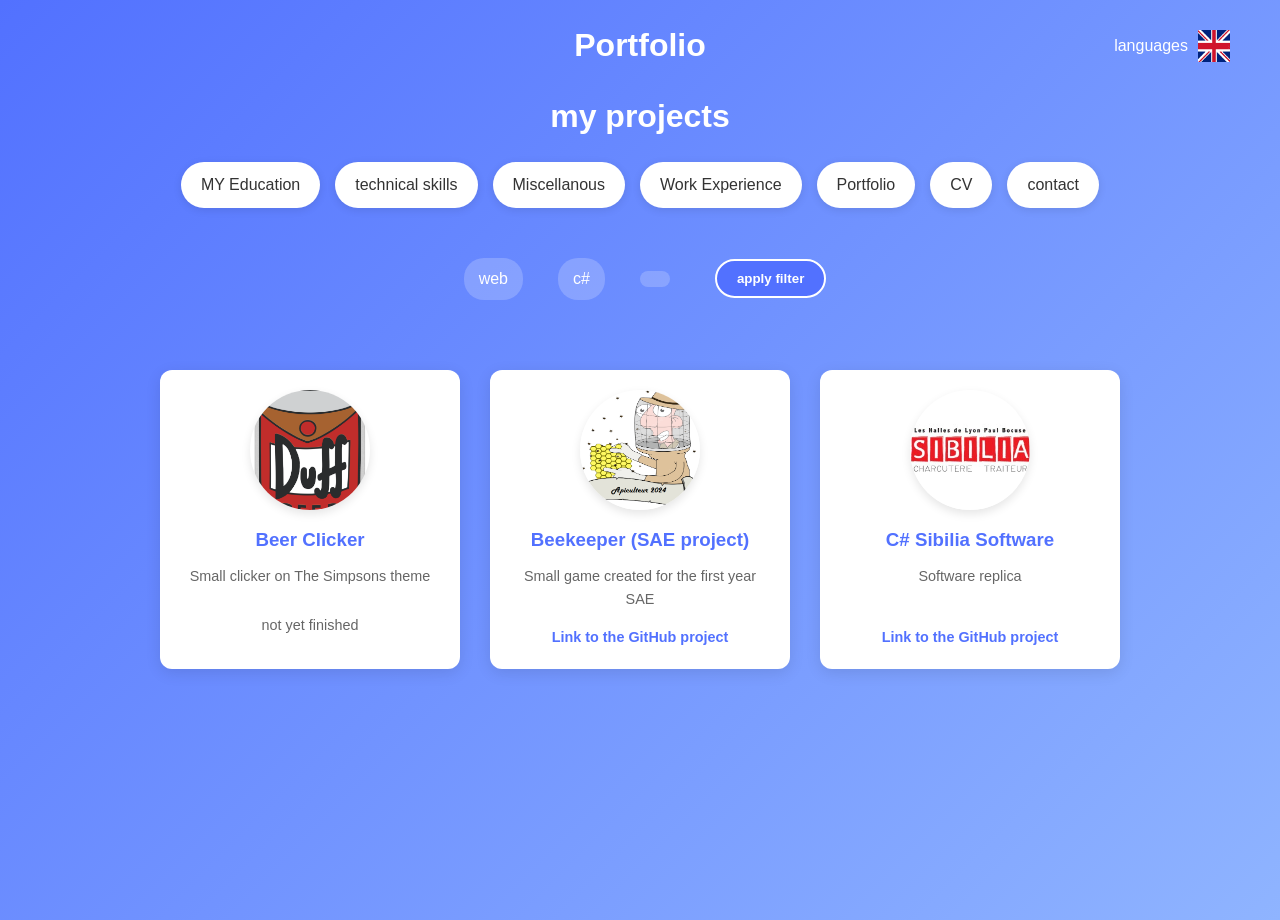
==== html/portfolio.html @ fe815a47 "feat : Ajout des fichiers de mon portfolio" ====
<!DOCTYPE html>
<html lang="en">
<head>
    <meta charset="UTF-8">
    <meta name="viewport" content="width=device-width, initial-scale=1.0">
    <title>Portfolio</title>
    <link rel="stylesheet" type="text/css" href="../css/style.css">
    <link rel="icon"  href="">
</head>

<body>
    <header>
        <h1 class="haederprojetPage">Portfolio</h1>
        <h1 class="haederprojetPage">my projects</h1>
    </header>
    
    <nav>
        <p><a href="mainPage.html#divEducation" id="education">MY Education</a></p>
        <p><a href="mainPage.html#divTechSkills" id="skills">technical skills</a></p>
        <p><a href="mainPage.html#Miscellanous2" id="Miscellanous">Miscellanous</a></p>
        <p><a href="mainPage.html#Experience2" id="Experience">Work Experience</a></p>
        <p><a href="portfolio.html" id="Portfolio">Portfolio</a></p>
        <p><a href="../doc/CV.pdf" target="_blank" id="CV">CV</a></p>
        <p><a href="../html/contactPage.html" id="Contact">contact</a></p>
    </nav>

    <div id="divLangue">
        <p id="texteLangue">languages</p>
        <img id="imgLangue" src="../img/drpEN.png" alt="Langue">
    </div>

    <!-- CONTENEUR POUR LES FILTRES -->
    <div id="filter-section">
        <input id="test" type="checkbox">
        <label for="test">web</label>
        
        <input type="checkbox" id="checkboxC">
        <label for="checkboxC">c#</label>
        
        <input type="checkbox" id="myCheckbox">
        <label for="myCheckbox"></label>
        
        <button onclick="verifierCheckbox()" id="btnFiltre">apply filter</button>
    </div>
    
    <!-- CONTENEUR POUR LES PROJETS -->
    <div id="projects-container">
        <div class="php tous perso">
            <img src="../img/beer_clicker_button.png" alt="">
            <h3 id="h3BeerClicker">Beer Clicker</h3>
            <p id="pBeerClickerShort">Small clicker on The Simpsons theme</p>
            <a href=""></a>
            <p id="pBeerClickerStatus">not yet finished</p>
        </div>
        
        <div class="c tous sae">
            <img src="../img/appiculteur/imgmarqueApiculteur.png" alt="">
            <h3 id="h3Appiculteur">Beekeeper (SAE project)</h3>
            <p id="pAppiculteurShort">Small game created for the first year SAE</p>
            <a href="https://github.com/gregoryyyyyyy/DEPOT-SAE-101-LE-VRAI" id="aAppiculteurLink" target="_blank">Link to the GitHub project</a>
        </div>
        
        <div class="c tous sae">
            <img src="../img/sibiliaLogo.jpg" alt="">
            <h3 id="h3Sibilia">C# Sibilia Software</h3>
            <p id="pSibiliaShort">Software replica</p>
            <a href="https://github.com/yanis381/SAE201" id="aSibiliaLink" target="_blank">Link to the GitHub project</a>
        </div>
    </div>

    <script src="../js/main2.js" defer></script>
</body>
</html>
---- css/style.css ----
/* --- RESET ET VARIABLES --- */
:root {
    --primary-color: #5271ff;
    --secondary-color: #8fb4ff;
    --bg-gradient: linear-gradient(135deg, var(--primary-color), var(--secondary-color));
    --text-color-dark: #333;
    --text-color-light: #666;
    --white: #ffffff;
    --shadow-soft: 0 4px 15px rgba(0, 0, 0, 0.1);
    --shadow-hover: 0 8px 25px rgba(0, 0, 0, 0.15);
    --border-radius: 12px;
    --transition-speed: 0.3s;
}

* {
    margin: 0;
    padding: 0;
    box-sizing: border-box; /* Important pour gérer les paddings et largeurs */
}

body {
    font-family: 'Segoe UI', Roboto, Helvetica, Arial, sans-serif;
    background: var(--bg-gradient);
    color: var(--white);
    min-height: 100vh;
    overflow-x: hidden;
    line-height: 1.6;
}

/* --- TYPOGRAPHIE GLOBALE --- */
h1, h2, h3, h4 {
    margin-bottom: 1rem;
    font-weight: 600;
}

/* On force la couleur noire pour les textes dans les conteneurs blancs */
.toutLesBaliseDansPageCV p, 
.toutLesBaliseDansPageCV h2, 
.toutLesBaliseDansPageCV h3, 
.toutLesBaliseDansPageCV ul, 
.toutLesBaliseDansPageCV li,
#sectionInfoPerso p,
#sectionInfoPerso h2,
#sectionInfoPerso article {
    color: var(--text-color-dark);
}

#h1Titre {
    text-align: center;
    margin: 40px 0;
    font-size: 3rem;
    text-shadow: 0 2px 5px rgba(0,0,0,0.2);
}

/* --- NAVIGATION --- */
nav {
    display: flex;
    justify-content: center;
    flex-wrap: wrap;
    gap: 15px;
    margin: 20px auto 40px auto;
    padding: 0 20px;
}

nav p {
    background-color: var(--white);
    border-radius: 25px; /* Boutons plus arrondis (pill shape) */
    transition: all var(--transition-speed) ease;
    box-shadow: 0 2px 8px rgba(0,0,0,0.1);
}

nav p a {
    display: block; /* Rend toute la zone cliquable */
    padding: 10px 20px;
    text-decoration: none;
    color: var(--text-color-dark);
    font-weight: 500;
    transition: color var(--transition-speed) ease;
}

nav p:hover {
    transform: translateY(-2px);
    box-shadow: 0 4px 12px rgba(0,0,0,0.2);
    background-color: #f8f9fa;
}

nav p:hover a {
    color: var(--primary-color);
}

/* --- GESTION DES LANGUES --- */
#divLangue {
    display: flex;
    align-items: center;
    justify-content: flex-end;
    gap: 10px;
    padding: 10px 30px;
    position: absolute;
    top: 20px;
    right: 20px;
}

#divLangue img {
    width: 32px;
    height: 32px;
    cursor: pointer;
    transition: transform 0.2s ease;
}

#divLangue img:hover {
    transform: scale(1.1);
}

/* --- CONTENEURS PRINCIPAUX (Les "Cartes") --- */
.toutLesBaliseDansPageCV, #sectionInfoPerso {
    background-color: var(--white);
    box-shadow: var(--shadow-soft);
    border-radius: var(--border-radius);
    padding: 30px;
    margin: 0 auto 40px auto; /* Centre le conteneur */
    max-width: 800px; /* Largeur maximale pour éviter que ce soit trop large sur grand écran */
    width: 90%; /* S'adapte sur les petits écrans */
    transition: transform var(--transition-speed) ease, box-shadow var(--transition-speed) ease;
}

.toutLesBaliseDansPageCV:hover, #sectionInfoPerso:hover {
    transform: translateY(-5px);
    box-shadow: var(--shadow-hover);
}

/* Ajustements spécifiques à l'intérieur des cartes */
#sectionInfoPerso {
    max-width: 500px;
    text-align: center;
}

#sectionInfoPerso article {
    margin: 0;
}

/* Alignement des sections complexes (Ref, Experience) */
#idsectionReference {
    display: flex;
    flex-wrap: wrap;
    justify-content: space-around; /* Sépare les deux références */
    gap: 20px;
}

#idsectionReference h2 {
    width: 100%; /* Le titre prend toute la largeur */
    text-align: center;
}

#idsectionReference div {
    flex: 1;
    min-width: 250px;
    margin: 0;
    text-align: center;
}

.alignementEmail {
    display: block; /* Retour à la ligne propre */
    margin-top: 5px;
}

/* Listes (Expériences, Misc) */
.toutLesBaliseDansPageCV ul {
    list-style-position: inside;
    margin-left: 10px;
    margin-bottom: 15px;
    color: var(--text-color-light);
}

.toutLesBaliseDansPageCV h3 {
    margin-top: 20px;
    color: var(--primary-color);
    border-bottom: 2px solid #f0f0f0;
    padding-bottom: 5px;
    display: inline-block;
}

/* --- LIENS --- */
.animationLien {
    text-decoration: none;
    color: var(--primary-color);
    font-weight: 500;
    position: relative;
}

.animationLien::after {
    content: '';
    position: absolute;
    width: 100%;
    transform: scaleX(0);
    height: 2px;
    bottom: 0;
    left: 0;
    background-color: var(--primary-color);
    transform-origin: bottom right;
    transition: transform 0.25s ease-out;
}

.animationLien:hover::after {
    transform: scaleX(1);
    transform-origin: bottom left;
}

.animationLien:hover {
    cursor: pointer;
}

/* --- PAGE D'ACCUEIL (index.html) --- */
.postionAbsolueAcueille {
    text-align: center;
    position: absolute;
    left: 50%;
    transform: translateX(-50%); /* Centre parfaitement horizontalement */
    width: 100%;
}

#nomPrenomh1 {
    top: 25%;
    font-size: 4rem;
    font-weight: 800;
    text-transform: uppercase;
    letter-spacing: 2px;
}

#TitrePageAcueille {
    top: 40%;
    font-size: 2.2rem;
    font-weight: 300;
}

#h4texteAcueille {
    top: 55%;
    font-size: 1.2rem;
    font-weight: 400;
    opacity: 0.9;
}

#bouttonredirection {
    top: 70%;
    left: 50%;
    transform: translateX(-50%);
    padding: 15px 40px;
    background: var(--white);
    color: var(--primary-color);
    font-size: 1.2rem;
    border: none;
    border-radius: 30px;
    font-weight: bold;
    cursor: pointer;
    transition: all 0.3s ease;
    box-shadow: 0 4px 15px rgba(0,0,0,0.2);
    text-transform: uppercase;
    letter-spacing: 1px;
}

#bouttonredirection:hover {
    background: #f0f4ff;
    box-shadow: 0 8px 25px rgba(0,0,0,0.3);
    transform: translateX(-50%) translateY(-3px); 
}

/* Animations Accueil */
h1, h4, #bouttonredirection {
    opacity: 0;
    animation: fadeOnly 1.2s ease forwards;
}

@keyframes fadeOnly {
    0% { opacity: 0; transform: translateY(20px) translateX(var(--translateX, 0)); }
    100% { opacity: 1; transform: translateY(0) translateX(var(--translateX, 0)); }
}

#nomPrenomh1 { --translateX: -50%; }
#TitrePageAcueille { --translateX: -50%; animation-delay: 0.3s; }
#h4texteAcueille { --translateX: -50%; animation-delay: 0.6s; }
#bouttonredirection { --translateX: -50%; animation-delay: 0.9s; }

/* --- PAGE PORTFOLIO (Filtres et Cartes Projets) --- */
.haederprojetPage {
    text-align: center;
    margin-top: 20px;
}

/* Conteneur des filtres */
#filter-section {
    display: flex;
    justify-content: center;
    align-items: center;
    flex-wrap: wrap;
    gap: 15px;
    margin: 20px auto;
    padding: 10px;
}

input[type="checkbox"] + label {
    cursor: pointer;
    background-color: rgba(255, 255, 255, 0.2);
    padding: 8px 15px;
    border-radius: 20px;
    margin: 0 10px;
    transition: background-color 0.3s;
}

input[type="checkbox"]:checked + label {
    background-color: var(--white);
    color: var(--primary-color);
    font-weight: bold;
}
input[type="checkbox"] { display: none; } 

#btnFiltre {
    padding: 10px 20px;
    background-color: var(--primary-color);
    color: var(--white);
    border: 2px solid var(--white);
    border-radius: 20px;
    cursor: pointer;
    font-weight: bold;
    margin-left: 20px;
    transition: all 0.3s;
}
#btnFiltre:hover {
    background-color: var(--white);
    color: var(--primary-color);
}

/* Conteneur global des projets (CORRECTION DU LAYOUT) */
#projects-container {
    display: flex;
    flex-wrap: wrap;
    justify-content: center;
    gap: 30px;
    padding: 40px 20px;
    max-width: 1200px;
    margin: 0 auto;
}

.tous {
    background-color: var(--white);
    border: none;
    border-radius: var(--border-radius);
    width: 300px; 
    display: flex;
    flex-direction: column;
    align-items: center;
    padding: 20px;
    box-shadow: var(--shadow-soft);
    transition: transform 0.3s, box-shadow 0.3s;
    margin: 0; 
}

.tous:hover {
    transform: translateY(-10px);
    box-shadow: var(--shadow-hover);
    cursor: pointer; 
}

.tous img {
    width: 120px;
    height: 120px;
    object-fit: cover;
    border-radius: 50%;
    margin-bottom: 15px;
    box-shadow: 0 4px 10px rgba(0,0,0,0.1);
}

.tous h3 {
    color: var(--primary-color);
    margin-bottom: 10px;
    text-align: center;
}

.tous p {
    color: var(--text-color-light);
    text-align: center;
    font-size: 0.9rem;
    flex-grow: 1; 
}

.tous a {
    margin-top: 15px;
    color: var(--primary-color);
    text-decoration: none;
    font-weight: bold;
    font-size: 0.9rem;
}

/* --- MODALE DES PROJETS (JS Generated) --- */
#backgroundDivProjet {
    background-color: rgba(0,0,0, 0.8); /* Fond bien sombre */
    backdrop-filter: blur(5px);
    display: flex;
    justify-content: center;
    align-items: center;
    z-index: 9999; /* Sécurité : au dessus de TOUT */
    position: fixed; /* IMPORTANT : Fixé par rapport à l'écran */
    top: 0;
    left: 0;
    width: 100vw;
    height: 100vh;
    margin: 0;
    padding: 0;
}

#fondpourtext {
    position: relative; 
    background-color: var(--white);
    width: 80%;
    max-width: 900px;
    max-height: 90vh; 
    overflow-y: auto;
    border-radius: var(--border-radius);
    padding: 40px;
    box-shadow: 0 10px 40px rgba(0,0,0,0.5);
}

.couleurTextProjet {
    color: var(--text-color-dark) !important;
}

.alignementImgTitreProjet {
    display: flex;
    align-items: center;
    gap: 20px;
    margin-bottom: 20px;
}
.alignementImgTitreProjet img { margin: 0; }
.alignementImgTitreProjet h1 { margin: 0; color: var(--primary-color) !important; border-bottom: none;}

#imgDetailprojet {
    width: 100px;
    height: 100px;
    border-radius: 50%;
    object-fit: cover;
}

#galleryProjet {
    display: flex; 
    flex-wrap: wrap; 
    gap: 15px; 
    justify-content: center; 
    margin-top: 20px;
}

.imgGalerieProjet {
    max-width: 100%; 
    height: auto; 
    display: block; 
    border-radius: 8px; 
    box-shadow: 0 2px 5px rgba(0,0,0,0.2); 
    max-height: 400px; 
    object-fit: contain; 
}

#closeBouton {
    position: absolute;
    right: 20px;
    top: 20px;
    width: 30px;
    height: 30px;
    background-color: #f0f0f0;
    border-radius: 50%;
    display: flex;
    justify-content: center;
    align-items: center;
    font-weight: bold;
    color: var(--text-color-dark);
    cursor: pointer;
    transition: all 0.3s ease;
}

#closeBouton:hover {
    background-color: #ff5252;
    color: white;
    transform: rotate(90deg);
}

/* Animations de la modale */
.out {
    animation: scaleOut 0.4s ease forwards;
}
.enter {
    animation: scaleIn 0.4s cubic-bezier(0.175, 0.885, 0.32, 1.275) forwards;
}

@keyframes scaleIn {
    0% { transform: scale(0.8); opacity: 0; }
    100% { transform: scale(1); opacity: 1; }
}
@keyframes scaleOut {
    0% { transform: scale(1); opacity: 1; }
    100% { transform: scale(0.8); opacity: 0; }
}

/* --- GRILLE POUR LES COMPÉTENCES (2 colonnes) --- */
#divTechSkills {
    max-width: 900px;
}

.skills-grid {
    display: grid;
    grid-template-columns: repeat(auto-fit, minmax(280px, 1fr));
    gap: 30px;
    margin-top: 20px;
    text-align: left;
}

.skills-grid h3 {
    margin-top: 15px;
    margin-bottom: 10px;
    font-size: 1.1rem;
}

/* --- UTILITAIRES --- */
.hidden { display: none !important; }
.alignement { display: block; }
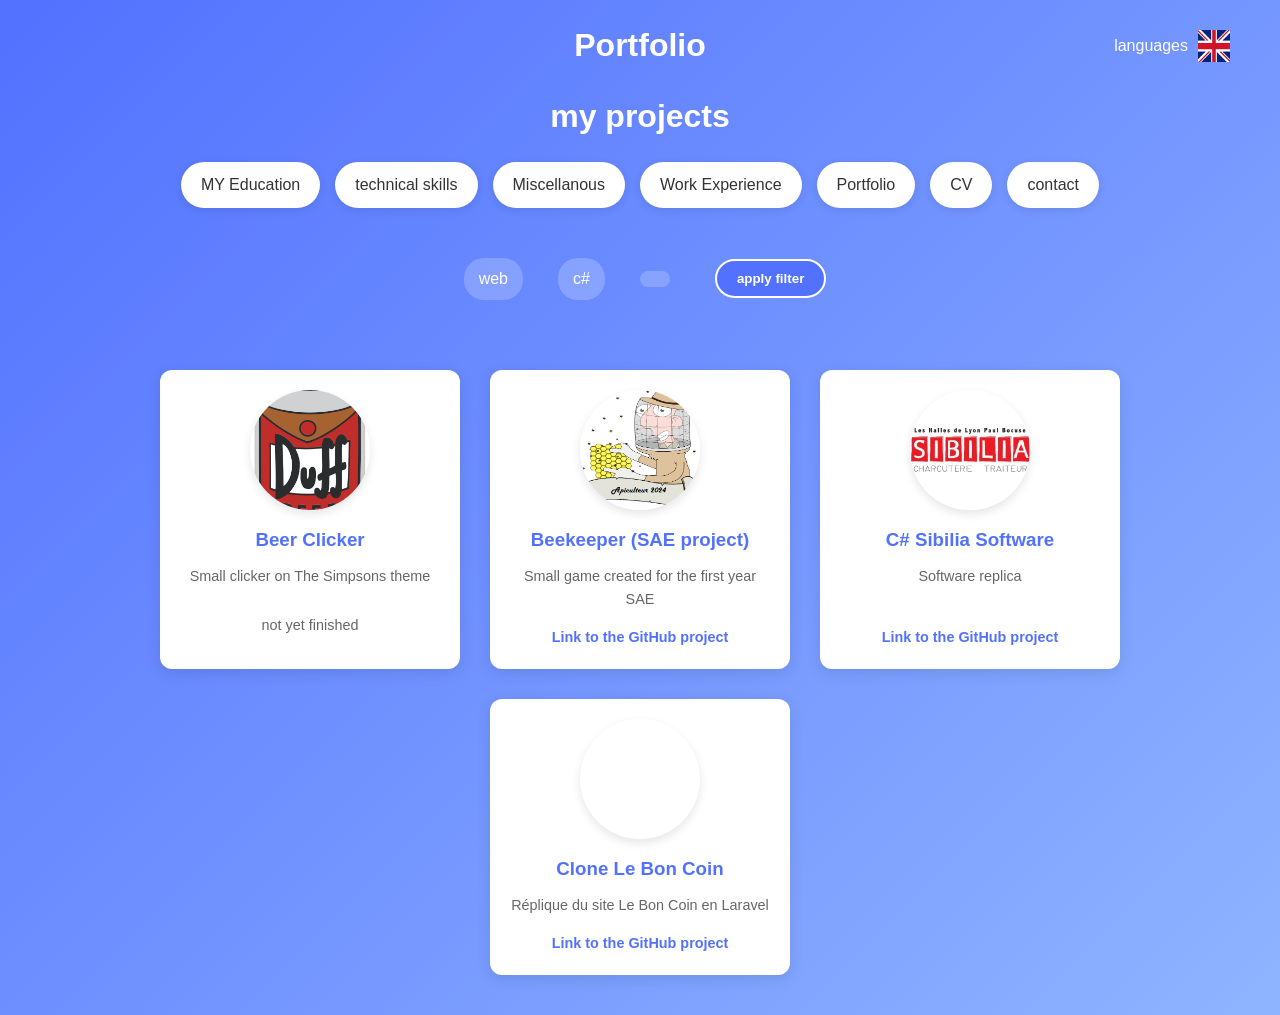
==== commit a8f79edd: "feat(portfolio): add Le Bon Coin Laravel clone project" ====
--- a/html/portfolio.html
+++ b/html/portfolio.html
@@ -66,6 +66,15 @@
             <p id="pSibiliaShort">Software replica</p>
             <a href="https://github.com/yanis381/SAE201" id="aSibiliaLink" target="_blank">Link to the GitHub project</a>
         </div>
+
+        
+        <div class="php tous sae">
+            <!-- Pense à remplacer src="..." par ton image quand tu en auras une -->
+            <img src="../img/placeholder.png" alt="Image Le Bon Coin">
+            <h3 id="h3LeBonCoin">Clone Le Bon Coin</h3>
+            <p id="pLeBonCoinShort">Réplique du site Le Bon Coin en Laravel</p>
+            <a href="#" id="aLeBonCoinLink" target="_blank">Link to the GitHub project</a>
+        </div>
     </div>
 
     <script src="../js/main2.js" defer></script>
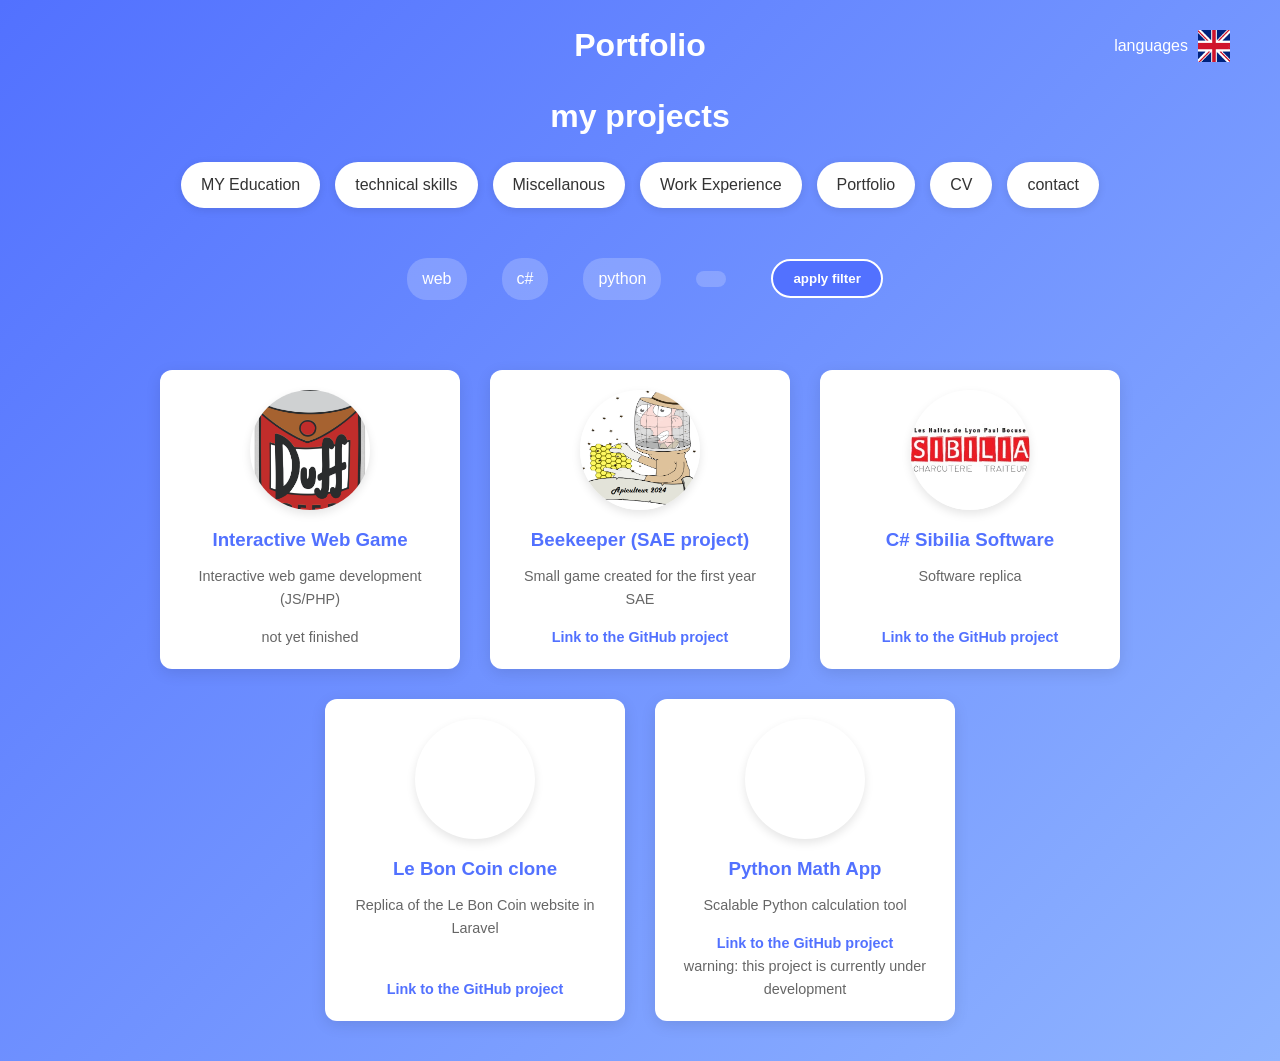
==== commit 3e202968: "feat(projet): fead python project" ====
--- a/html/portfolio.html
+++ b/html/portfolio.html
@@ -36,6 +36,10 @@
         
         <input type="checkbox" id="checkboxC">
         <label for="checkboxC">c#</label>
+
+        <!-- NOUVEAU FILTRE PYTHON -->
+        <input type="checkbox" id="checkboxPython">
+        <label for="checkboxPython">python</label>
         
         <input type="checkbox" id="myCheckbox">
         <label for="myCheckbox"></label>
@@ -47,8 +51,8 @@
     <div id="projects-container">
         <div class="php tous perso">
             <img src="../img/beer_clicker_button.png" alt="">
-            <h3 id="h3BeerClicker">Beer Clicker</h3>
-            <p id="pBeerClickerShort">Small clicker on The Simpsons theme</p>
+            <h3 id="h3BeerClicker">Interactive Web Game</h3>
+            <p id="pBeerClickerShort">Interactive web game development (JS/PHP)</p>
             <a href=""></a>
             <p id="pBeerClickerStatus">not yet finished</p>
         </div>
@@ -67,13 +71,19 @@
             <a href="https://github.com/yanis381/SAE201" id="aSibiliaLink" target="_blank">Link to the GitHub project</a>
         </div>
 
-        
         <div class="php tous sae">
-            <!-- Pense à remplacer src="..." par ton image quand tu en auras une -->
             <img src="../img/placeholder.png" alt="Image Le Bon Coin">
-            <h3 id="h3LeBonCoin">Clone Le Bon Coin</h3>
-            <p id="pLeBonCoinShort">Réplique du site Le Bon Coin en Laravel</p>
+            <h3 id="h3LeBonCoin">Le Bon Coin clone</h3>
+            <p id="pLeBonCoinShort">Replica of the Le Bon Coin website in Laravel</p>
             <a href="#" id="aLeBonCoinLink" target="_blank">Link to the GitHub project</a>
+        </div>
+
+        <div class="python tous perso">
+            <img src="../img/placeholder.png" alt="Image Calculatrice">
+            <h3 id="h3Calculatrice">Python Math App</h3>
+            <p id="pCalculatriceShort">Scalable Python calculation tool</p>
+            <a href="#" id="aCalculatriceLink" target="_blank">Link to the GitHub project</a>
+            <p id="pCalculatriceStatus">warning: this project is currently under development</p>
         </div>
     </div>
 
